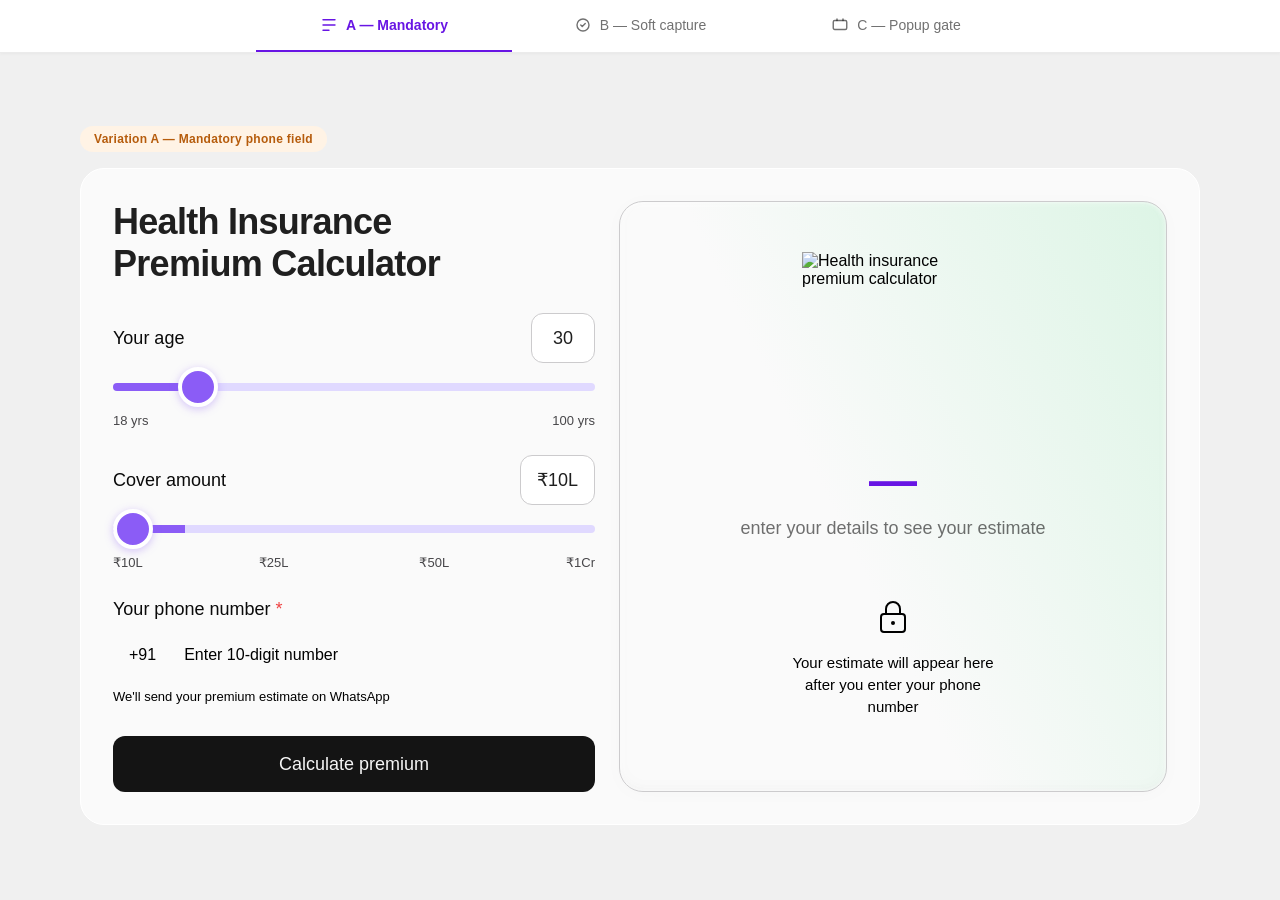
==== variations.html @ b964eda0 "Add lead capture variations page with all 3 patterns Single page (variations.html) shows A/B/C patte" ====
<!DOCTYPE html>
<html lang="en">
<head>
  <meta charset="UTF-8">
  <meta name="viewport" content="width=device-width, initial-scale=1.0">
  <title>Lead Capture Variations | Health Premium Calculator</title>
  <link rel="stylesheet" href="fonts.css">
  <link rel="stylesheet" href="styles.css">
  <link rel="stylesheet" href="variations.css">
</head>
<body>

  <div class="tab-container">

    <!-- Variation switcher -->
    <nav class="tab-nav">
      <div class="tab-nav-inner">
        <button class="tab-btn active" data-tab="v1">
          <svg width="18" height="18" viewBox="0 0 18 18" fill="none"><path d="M3 3.75h12M3 9h12M3 14.25h6" stroke="currentColor" stroke-width="1.4" stroke-linecap="round"/></svg>
          <span>A — Mandatory</span>
        </button>
        <button class="tab-btn" data-tab="v2">
          <svg width="18" height="18" viewBox="0 0 18 18" fill="none"><path d="M15 9a6 6 0 1 1-12 0 6 6 0 0 1 12 0Z" stroke="currentColor" stroke-width="1.4"/><path d="M6.75 9l1.5 1.5 3-3" stroke="currentColor" stroke-width="1.4" stroke-linecap="round" stroke-linejoin="round"/></svg>
          <span>B — Soft capture</span>
        </button>
        <button class="tab-btn" data-tab="v3">
          <svg width="18" height="18" viewBox="0 0 18 18" fill="none"><rect x="2.25" y="4.5" width="13.5" height="9" rx="1.5" stroke="currentColor" stroke-width="1.4"/><path d="M6 4.5V3M12 4.5V3" stroke="currentColor" stroke-width="1.4" stroke-linecap="round"/></svg>
          <span>C — Popup gate</span>
        </button>
      </div>
    </nav>

    <div class="tab-content">

      <!-- =====================================================
           VARIATION A: Phone number mandatory in the form
           ===================================================== -->
      <section class="calculator-section active" id="v1">
        <div class="calculator-wrapper">
          <div class="var-label var-label-a">Variation A — Mandatory phone field</div>
          <div class="calculator-container">
            <div class="input-panel">
              <h1 class="calculator-title">Health Insurance<br>Premium Calculator</h1>

              <div class="slider-group">
                <div class="slider-header">
                  <label class="slider-label">Your age</label>
                  <div class="slider-value-box"><span id="a-ageValue">30</span></div>
                </div>
                <div class="slider-track-wrapper">
                  <input type="range" id="a-ageSlider" min="18" max="100" value="30" class="custom-slider">
                </div>
                <div class="slider-range"><span>18 yrs</span><span>100 yrs</span></div>
              </div>

              <div class="slider-group">
                <div class="slider-header">
                  <label class="slider-label">Cover amount</label>
                  <div class="slider-value-box"><span id="a-coverValue">₹10L</span></div>
                </div>
                <div class="slider-track-wrapper">
                  <input type="range" id="a-coverSlider" min="0" max="3" value="0" step="1" class="custom-slider">
                </div>
                <div class="slider-steps">
                  <span class="slider-step">₹10L</span>
                  <span class="slider-step">₹25L</span>
                  <span class="slider-step">₹50L</span>
                  <span class="slider-step">₹1Cr</span>
                </div>
              </div>

              <!-- Mandatory phone field -->
              <div class="phone-field-group">
                <label class="slider-label">Your phone number <span class="required-star">*</span></label>
                <div class="phone-input-wrapper" id="a-phoneWrapper">
                  <span class="phone-prefix">+91</span>
                  <input type="tel" id="a-phone" class="phone-input" placeholder="Enter 10-digit number" maxlength="10" inputmode="numeric">
                </div>
                <p class="phone-error" id="a-phoneError">Please enter a valid 10-digit number</p>
                <p class="phone-hint">We'll send your premium estimate on WhatsApp</p>
              </div>

              <button class="cta-button" id="a-cta">Calculate premium</button>
            </div>

            <div class="results-panel">
              <div class="results-content">
                <div class="shield-icon">
                  <img src="Porting.svg" alt="Health insurance premium calculator" width="182" height="182">
                </div>
                <div class="premium-display">
                  <p class="premium-amount" id="a-premiumAmount">—</p>
                  <p class="premium-subtitle" id="a-premiumSubtitle">enter your details to see your estimate</p>
                </div>
                <div class="results-locked" id="a-locked">
                  <svg width="40" height="40" viewBox="0 0 40 40" fill="none"><rect x="8" y="18" width="24" height="18" rx="3" stroke="currentColor" stroke-width="2"/><path d="M13 18v-5a7 7 0 0 1 14 0v5" stroke="currentColor" stroke-width="2" stroke-linecap="round"/><circle cx="20" cy="27" r="2" fill="currentColor"/></svg>
                  <p>Your estimate will appear here after you enter your phone number</p>
                </div>
                <div class="results-revealed" id="a-revealed" style="display:none;">
                  <img class="results-divider" src="divider.svg" alt="">
                  <div class="breakdown-list">
                    <div class="breakdown-item">
                      <img class="breakdown-star" src="star.svg" alt="" width="20" height="20">
                      <span class="breakdown-text">Age factor <strong id="a-ageImpact">+₹0</strong></span>
                    </div>
                    <div class="breakdown-item">
                      <img class="breakdown-star" src="star.svg" alt="" width="20" height="20">
                      <span class="breakdown-text">Cover adjustment <strong id="a-coverImpact">+₹0</strong></span>
                    </div>
                  </div>
                </div>
              </div>
            </div>
          </div>
        </div>
      </section>

      <!-- =====================================================
           VARIATION B: Results first + soft WhatsApp capture
           ===================================================== -->
      <section class="calculator-section" id="v2">
        <div class="calculator-wrapper">
          <div class="var-label var-label-b">Variation B — Results first, soft WhatsApp capture</div>
          <div class="calculator-container">
            <div class="input-panel">
              <h1 class="calculator-title">Health Insurance<br>Premium Calculator</h1>

              <div class="slider-group">
                <div class="slider-header">
                  <label class="slider-label">Your age</label>
                  <div class="slider-value-box"><span id="b-ageValue">30</span></div>
                </div>
                <div class="slider-track-wrapper">
                  <input type="range" id="b-ageSlider" min="18" max="100" value="30" class="custom-slider">
                </div>
                <div class="slider-range"><span>18 yrs</span><span>100 yrs</span></div>
              </div>

              <div class="slider-group">
                <div class="slider-header">
                  <label class="slider-label">Cover amount</label>
                  <div class="slider-value-box"><span id="b-coverValue">₹10L</span></div>
                </div>
                <div class="slider-track-wrapper">
                  <input type="range" id="b-coverSlider" min="0" max="3" value="0" step="1" class="custom-slider">
                </div>
                <div class="slider-steps">
                  <span class="slider-step">₹10L</span>
                  <span class="slider-step">₹25L</span>
                  <span class="slider-step">₹50L</span>
                  <span class="slider-step">₹1Cr</span>
                </div>
              </div>

              <button class="cta-button" data-var="b">Calculate premium</button>
            </div>

            <div class="results-panel">
              <div class="results-content">
                <div class="shield-icon">
                  <img src="Porting.svg" alt="Health insurance premium calculator" width="182" height="182">
                </div>
                <div class="premium-display">
                  <p class="premium-amount" id="b-premiumAmount">₹ 8,500</p>
                  <p class="premium-subtitle">is your estimated annual premium</p>
                </div>
                <img class="results-divider" src="divider.svg" alt="">
                <div class="breakdown-list">
                  <div class="breakdown-item">
                    <img class="breakdown-star" src="star.svg" alt="" width="20" height="20">
                    <span class="breakdown-text">Age factor <strong id="b-ageImpact">+₹0</strong></span>
                  </div>
                  <div class="breakdown-item">
                    <img class="breakdown-star" src="star.svg" alt="" width="20" height="20">
                    <span class="breakdown-text">Cover adjustment <strong id="b-coverImpact">+₹0</strong></span>
                  </div>
                </div>

                <!-- Soft WhatsApp capture -->
                <div class="whatsapp-capture">
                  <p class="whatsapp-capture-label">Get this on WhatsApp</p>
                  <div class="whatsapp-input-row">
                    <span class="phone-prefix">+91</span>
                    <input type="tel" id="b-phone" class="phone-input" placeholder="Your number" maxlength="10" inputmode="numeric">
                    <button class="whatsapp-btn" id="b-waBtn">
                      <svg width="18" height="18" viewBox="0 0 24 24" fill="currentColor"><path d="M17.472 14.382c-.297-.149-1.758-.867-2.03-.967-.273-.099-.471-.148-.67.15-.197.297-.767.966-.94 1.164-.173.199-.347.223-.644.075-.297-.15-1.255-.463-2.39-1.475-.883-.788-1.48-1.761-1.653-2.059-.173-.297-.018-.458.13-.606.134-.133.298-.347.446-.52.149-.174.198-.298.298-.497.099-.198.05-.371-.025-.52-.075-.149-.669-1.612-.916-2.207-.242-.579-.487-.5-.669-.51-.173-.008-.371-.01-.57-.01-.198 0-.52.074-.792.372-.272.297-1.04 1.016-1.04 2.479 0 1.462 1.065 2.875 1.213 3.074.149.198 2.096 3.2 5.077 4.487.709.306 1.262.489 1.694.625.712.227 1.36.195 1.871.118.571-.085 1.758-.719 2.006-1.413.248-.694.248-1.289.173-1.413-.074-.124-.272-.198-.57-.347m-5.421 7.403h-.004a9.87 9.87 0 0 1-5.031-1.378l-.361-.214-3.741.982.998-3.648-.235-.374a9.86 9.86 0 0 1-1.51-5.26c.001-5.45 4.436-9.884 9.888-9.884 2.64 0 5.122 1.03 6.988 2.898a9.825 9.825 0 0 1 2.893 6.994c-.003 5.45-4.437 9.884-9.885 9.884m8.413-18.297A11.815 11.815 0 0 0 12.05 0C5.495 0 .16 5.335.157 11.892c0 2.096.547 4.142 1.588 5.945L.057 24l6.305-1.654a11.882 11.882 0 0 0 5.683 1.448h.005c6.554 0 11.89-5.335 11.893-11.893a11.821 11.821 0 0 0-3.48-8.413Z"/></svg>
                      Send
                    </button>
                  </div>
                  <p class="whatsapp-success" id="b-waSuccess" style="display:none;">
                    <svg width="16" height="16" viewBox="0 0 16 16" fill="none"><path d="M3 8.5L6 11.5L13 4.5" stroke="#16A34A" stroke-width="1.8" stroke-linecap="round" stroke-linejoin="round"/></svg>
                    Sent! Check your WhatsApp.
                  </p>
                </div>

              </div>
            </div>
          </div>
        </div>
      </section>

      <!-- =====================================================
           VARIATION C: Popup gate before showing result
           ===================================================== -->
      <section class="calculator-section" id="v3">
        <div class="calculator-wrapper">
          <div class="var-label var-label-c">Variation C — Popup gate before result</div>
          <div class="calculator-container">
            <div class="input-panel">
              <h1 class="calculator-title">Health Insurance<br>Premium Calculator</h1>

              <div class="slider-group">
                <div class="slider-header">
                  <label class="slider-label">Your age</label>
                  <div class="slider-value-box"><span id="c-ageValue">30</span></div>
                </div>
                <div class="slider-track-wrapper">
                  <input type="range" id="c-ageSlider" min="18" max="100" value="30" class="custom-slider">
                </div>
                <div class="slider-range"><span>18 yrs</span><span>100 yrs</span></div>
              </div>

              <div class="slider-group">
                <div class="slider-header">
                  <label class="slider-label">Cover amount</label>
                  <div class="slider-value-box"><span id="c-coverValue">₹10L</span></div>
                </div>
                <div class="slider-track-wrapper">
                  <input type="range" id="c-coverSlider" min="0" max="3" value="0" step="1" class="custom-slider">
                </div>
                <div class="slider-steps">
                  <span class="slider-step">₹10L</span>
                  <span class="slider-step">₹25L</span>
                  <span class="slider-step">₹50L</span>
                  <span class="slider-step">₹1Cr</span>
                </div>
              </div>

              <button class="cta-button" id="c-cta">See my premium</button>
            </div>

            <div class="results-panel">
              <div class="results-content">
                <div class="shield-icon">
                  <img src="Porting.svg" alt="Health insurance premium calculator" width="182" height="182">
                </div>
                <div class="premium-display">
                  <p class="premium-amount" id="c-premiumAmount">—</p>
                  <p class="premium-subtitle">your result will appear here</p>
                </div>
                <div class="results-locked" id="c-locked">
                  <svg width="40" height="40" viewBox="0 0 40 40" fill="none"><rect x="8" y="18" width="24" height="18" rx="3" stroke="currentColor" stroke-width="2"/><path d="M13 18v-5a7 7 0 0 1 14 0v5" stroke="currentColor" stroke-width="2" stroke-linecap="round"/><circle cx="20" cy="27" r="2" fill="currentColor"/></svg>
                  <p>Click "See my premium" to calculate</p>
                </div>
                <div class="results-revealed" id="c-revealed" style="display:none;">
                  <img class="results-divider" src="divider.svg" alt="">
                  <div class="breakdown-list">
                    <div class="breakdown-item">
                      <img class="breakdown-star" src="star.svg" alt="" width="20" height="20">
                      <span class="breakdown-text">Age factor <strong id="c-ageImpact">+₹0</strong></span>
                    </div>
                    <div class="breakdown-item">
                      <img class="breakdown-star" src="star.svg" alt="" width="20" height="20">
                      <span class="breakdown-text">Cover adjustment <strong id="c-coverImpact">+₹0</strong></span>
                    </div>
                  </div>
                </div>
              </div>
            </div>
          </div>
        </div>
      </section>

    </div>
  </div>

  <!-- =====================================================
       POPUP MODAL (Variation C)
       ===================================================== -->
  <div class="modal-overlay" id="c-modal" style="display:none;">
    <div class="modal">
      <button class="modal-close" id="c-modalClose" aria-label="Close">
        <svg width="20" height="20" viewBox="0 0 20 20" fill="none"><path d="M5 5L15 15M15 5L5 15" stroke="currentColor" stroke-width="1.8" stroke-linecap="round"/></svg>
      </button>
      <div class="modal-icon">
        <img src="Porting.svg" alt="" width="80" height="80">
      </div>
      <h2 class="modal-title">Your premium is ready!</h2>
      <p class="modal-subtitle">Enter your number to unlock your estimate and get personalised plans on WhatsApp.</p>
      <div class="phone-input-wrapper" id="c-phoneWrapper">
        <span class="phone-prefix">+91</span>
        <input type="tel" id="c-phone" class="phone-input" placeholder="10-digit number" maxlength="10" inputmode="numeric">
      </div>
      <p class="phone-error" id="c-phoneError">Please enter a valid 10-digit number</p>
      <button class="cta-button" id="c-modalSubmit">Show my premium</button>
      <p class="modal-skip" id="c-skip">Skip, just show the result</p>
    </div>
  </div>

  <script src="variations.js"></script>
</body>
</html>
---- styles.css ----
/* Font Face - Euclid Circular B */
@font-face {
  font-family: 'Euclid Circular B';
  src: url('Font/EuclidCircularB-Light.ttf') format('truetype');
  font-weight: 300;
  font-style: normal;
}

@font-face {
  font-family: 'Euclid Circular B';
  src: url('Font/EuclidCircularB-LightItalic.ttf') format('truetype');
  font-weight: 300;
  font-style: italic;
}

@font-face {
  font-family: 'Euclid Circular B';
  src: url('Font/EuclidCircularB-Regular.ttf') format('truetype');
  font-weight: 400;
  font-style: normal;
}

@font-face {
  font-family: 'Euclid Circular B';
  src: url('Font/EuclidCircularB-RegularItalic.ttf') format('truetype');
  font-weight: 400;
  font-style: italic;
}

@font-face {
  font-family: 'Euclid Circular B';
  src: url('Font/EuclidCircularB-Medium.ttf') format('truetype');
  font-weight: 500;
  font-style: normal;
}

@font-face {
  font-family: 'Euclid Circular B';
  src: url('Font/EuclidCircularB-MediumItalic.ttf') format('truetype');
  font-weight: 500;
  font-style: italic;
}

@font-face {
  font-family: 'Euclid Circular B';
  src: url('Font/EuclidCircularB-Semibold.ttf') format('truetype');
  font-weight: 600;
  font-style: normal;
}

@font-face {
  font-family: 'Euclid Circular B';
  src: url('Font/EuclidCircularB-SemiboldItalic.ttf') format('truetype');
  font-weight: 600;
  font-style: italic;
}

@font-face {
  font-family: 'Euclid Circular B';
  src: url('Font/EuclidCircularB-Bold.ttf') format('truetype');
  font-weight: 700;
  font-style: normal;
}

@font-face {
  font-family: 'Euclid Circular B';
  src: url('Font/EuclidCircularB-BoldItalic.ttf') format('truetype');
  font-weight: 700;
  font-style: italic;
}

/* Reset & Base */
*,
*::before,
*::after {
  margin: 0;
  padding: 0;
  box-sizing: border-box;
}

:root {
  --primary-200: #8B5CF6;
  --primary-300: #6815E4;
  --primary-50: #E0D9FF;
  --surface-elevated: #FAFAFA;
  --surface-overlay: #FFFFFF;
  --surface-static: #141414;
  --border-secondary: #CCCBCD;
  --text-primary: rgba(0, 0, 0, 0.88);
  --text-secondary: rgba(0, 0, 0, 0.56);
  --text-on-dark: rgba(255, 255, 255, 0.96);
  --font-family: 'Euclid Circular B', 'Inter', sans-serif;
  --radius-xl: 12px;
  --radius-3xl: 20px;
  --radius-4xl: 24px;

  /* Spacing scale */
  --space-4: 4px;
  --space-8: 8px;
  --space-12: 12px;
  --space-16: 16px;
  --space-20: 20px;
  --space-24: 24px;
  --space-32: 32px;
  --space-40: 40px;
}

html {
  scroll-behavior: smooth;
}

body {
  font-family: var(--font-family);
  background: #f0f0f0;
  -webkit-font-smoothing: antialiased;
  -moz-osx-font-smoothing: grayscale;
}

/* ==========================================
   Tab Navigation
   ========================================== */

.tab-container {
  min-height: 100vh;
  display: flex;
  flex-direction: column;
}

.tab-nav {
  position: sticky;
  top: 0;
  z-index: 200;
  background: var(--surface-overlay);
  border-bottom: 1px solid rgba(0, 0, 0, 0.08);
  box-shadow: 0 1px 3px rgba(0, 0, 0, 0.04);
}

.tab-nav-inner {
  display: flex;
  max-width: 800px;
  margin: 0 auto;
  padding: 0 16px;
}

.tab-btn {
  flex: 1;
  display: flex;
  align-items: center;
  justify-content: center;
  gap: 8px;
  padding: 16px 12px;
  background: none;
  border: none;
  border-bottom: 2px solid transparent;
  font-family: var(--font-family);
  font-size: 14px;
  font-weight: 500;
  color: var(--text-secondary);
  cursor: pointer;
  transition: color 0.2s ease, border-color 0.2s ease;
  white-space: nowrap;
  -webkit-tap-highlight-color: transparent;
}

.tab-btn:hover {
  color: var(--text-primary);
}

.tab-btn.active {
  color: var(--primary-300);
  font-weight: 600;
  border-bottom-color: var(--primary-300);
}

.tab-btn svg {
  flex-shrink: 0;
}

.tab-content {
  flex: 1;
}

/* ==========================================
   Section Layout
   ========================================== */

.calculator-section {
  display: none;
  align-items: center;
  justify-content: center;
  min-height: calc(100vh - 55px);
  padding: 48px 24px;
}

.calculator-section.active {
  display: flex;
}

/* ==========================================
   Main Container
   ========================================== */

.calculator-wrapper {
  width: 100%;
  max-width: 1120px;
}

.calculator-container {
  display: flex;
  gap: var(--space-24);
  align-items: stretch;
  padding: var(--space-32);
  background: var(--surface-elevated);
  border: 1px solid white;
  border-radius: var(--radius-4xl);
  backdrop-filter: blur(24px);
}

/* ==========================================
   Left Panel — Inputs
   ========================================== */

.input-panel {
  flex: 1;
  display: flex;
  flex-direction: column;
  gap: var(--space-24);
  min-width: 0;
}

.calculator-title {
  font-size: 36px;
  font-weight: 600;
  line-height: 42px;
  color: var(--text-primary);
  letter-spacing: -0.02em;
  margin-bottom: var(--space-4);
}

/* ==========================================
   Slider Groups
   ========================================== */

.slider-group {
  display: flex;
  flex-direction: column;
}

.slider-header {
  display: flex;
  align-items: center;
  justify-content: space-between;
  gap: var(--space-16);
  min-height: 48px;
  margin-bottom: 4px;
}

.slider-label {
  font-size: 18px;
  font-weight: 500;
  line-height: 24px;
  color: #0A0A0A;
}

.slider-value-box {
  display: flex;
  align-items: center;
  justify-content: center;
  padding: 10px 16px;
  height: 50px;
  min-width: 64px;
  background: var(--surface-overlay);
  border: 1px solid var(--border-secondary);
  border-radius: var(--radius-xl);
  font-size: 18px;
  font-weight: 500;
  line-height: 24px;
  color: var(--text-primary);
  white-space: nowrap;
}

/* ==========================================
   Custom Range Slider
   ========================================== */

.slider-track-wrapper {
  padding: 16px 0 20px;
  display: flex;
  align-items: center;
}

.custom-slider {
  -webkit-appearance: none;
  appearance: none;
  width: 100%;
  height: 8px;
  border-radius: var(--radius-3xl);
  outline: none;
  cursor: pointer;
  background: linear-gradient(
    to right,
    var(--primary-200) 0%,
    var(--primary-200) var(--slider-progress, 15%),
    var(--primary-50) var(--slider-progress, 15%),
    var(--primary-50) 100%
  );
}

.custom-slider::-webkit-slider-thumb {
  -webkit-appearance: none;
  appearance: none;
  width: 40px;
  height: 40px;
  border-radius: 50%;
  background: var(--primary-200);
  cursor: pointer;
  border: 4px solid white;
  box-shadow: 0 2px 8px rgba(139, 92, 246, 0.35);
  transition: box-shadow 0.2s ease;
}

.custom-slider::-webkit-slider-thumb:hover {
  box-shadow: 0 2px 14px rgba(139, 92, 246, 0.5);
}

.custom-slider::-webkit-slider-thumb:active {
  box-shadow: 0 2px 18px rgba(139, 92, 246, 0.65);
}

.custom-slider::-moz-range-thumb {
  width: 40px;
  height: 40px;
  border-radius: 50%;
  background: var(--primary-200);
  cursor: pointer;
  border: 4px solid white;
  box-shadow: 0 2px 8px rgba(139, 92, 246, 0.35);
}

.custom-slider::-moz-range-track {
  height: 8px;
  border-radius: var(--radius-3xl);
  background: var(--primary-50);
}

.custom-slider::-moz-range-progress {
  height: 8px;
  border-radius: var(--radius-3xl);
  background: var(--primary-200);
}

.slider-range {
  display: flex;
  justify-content: space-between;
  font-size: 13px;
  font-weight: 400;
  line-height: 20px;
  color: #474649;
}

.slider-steps {
  display: flex;
}

.slider-step {
  flex: 1;
  font-family: var(--font-family);
  font-size: 13px;
  font-weight: 400;
  line-height: 20px;
  color: #474649;
  text-align: center;
}

.slider-step:first-child {
  text-align: left;
  flex: 0.5;
}

.slider-step:last-child {
  text-align: right;
  flex: 0.5;
}

/* ==========================================
   Member Stepper
   ========================================== */

.member-stepper-group {
  display: flex;
  align-items: stretch;
  background: var(--surface-overlay);
  border: 1px solid var(--border-secondary);
  border-radius: var(--radius-xl);
  overflow: hidden;
}

.member-stepper {
  flex: 1;
  min-width: 0;
  display: flex;
  flex-direction: column;
  align-items: center;
  gap: 6px;
  padding: 14px 8px;
}

.member-stepper-divider {
  width: 1px;
  flex-shrink: 0;
  background: var(--border-secondary);
  margin: 12px 0;
}

.member-stepper-label {
  font-family: var(--font-family);
  font-size: 12px;
  font-weight: 500;
  color: var(--text-secondary);
  letter-spacing: 0.01em;
  white-space: nowrap;
}

.member-stepper-controls {
  display: flex;
  align-items: center;
  gap: 8px;
}

.stepper-btn {
  display: flex;
  align-items: center;
  justify-content: center;
  width: 30px;
  height: 30px;
  border-radius: 50%;
  border: 1.5px solid var(--border-secondary);
  background: var(--surface-elevated);
  color: var(--text-primary);
  cursor: pointer;
  transition: border-color 0.2s ease, background 0.2s ease, color 0.2s ease;
  -webkit-tap-highlight-color: transparent;
  flex-shrink: 0;
}

.stepper-btn:hover {
  border-color: var(--primary-200);
  color: var(--primary-300);
  background: var(--primary-50);
}

.stepper-btn:active {
  background: var(--primary-50);
  border-color: var(--primary-300);
}

.stepper-btn:disabled {
  opacity: 0.3;
  cursor: not-allowed;
  pointer-events: none;
}

.stepper-value {
  font-family: var(--font-family);
  font-size: 18px;
  font-weight: 600;
  color: var(--text-primary);
  min-width: 18px;
  text-align: center;
  line-height: 1;
}

/* ==========================================
   Option Groups (City)
   ========================================== */

.option-group {
  display: flex;
  flex-direction: column;
  gap: var(--space-12);
}

.option-label {
  font-size: 18px;
  font-weight: 500;
  line-height: 24px;
  color: #0A0A0A;
}

.toggle-buttons {
  display: flex;
  gap: var(--space-16);
}

.toggle-btn {
  flex: 1;
  height: 52px;
  display: flex;
  align-items: center;
  justify-content: center;
  background: var(--surface-overlay);
  border: 1px solid var(--border-secondary);
  border-radius: var(--radius-xl);
  font-family: var(--font-family);
  font-size: 14px;
  font-weight: 400;
  line-height: 20px;
  color: var(--text-primary);
  cursor: pointer;
  transition: all 0.2s ease;
}

.toggle-btn:hover {
  border-color: var(--primary-200);
  background: #faf8ff;
}

.toggle-btn.active {
  border-color: var(--primary-200);
  background: #F5F0FF;
  color: var(--primary-300);
  font-weight: 500;
  box-shadow: 0 0 0 1px var(--primary-200);
}

/* Multi-select grid (future goals) */
.multi-select-grid {
  display: grid;
  grid-template-columns: 1fr 1fr;
  gap: var(--space-12);
}

.multi-btn {
  height: 46px;
  font-size: 14px;
}

/* ==========================================
   Select / Dropdown
   ========================================== */

.searchable-select {
  position: relative;
  width: 100%;
  z-index: 10;
}

.searchable-select.open {
  z-index: 50;
}

.searchable-select-trigger {
  display: flex;
  align-items: center;
  gap: 12px;
  width: 100%;
  height: 56px;
  padding: 0 16px;
  background: var(--surface-overlay);
  border: 1px solid var(--border-secondary);
  border-radius: var(--radius-xl);
  cursor: pointer;
  transition: border-color 0.2s ease, box-shadow 0.2s ease;
  -webkit-tap-highlight-color: transparent;
}

.searchable-select-trigger:hover {
  border-color: var(--primary-200);
}

.searchable-select.open .searchable-select-trigger {
  border-color: var(--primary-200);
  box-shadow: 0 0 0 1px var(--primary-200);
  border-bottom-left-radius: 0;
  border-bottom-right-radius: 0;
}

.searchable-select-text {
  flex: 1;
  min-width: 0;
  font-family: var(--font-family);
  font-size: 16px;
  font-weight: 600;
  line-height: 56px;
  color: var(--text-primary);
  overflow: hidden;
  text-overflow: ellipsis;
  white-space: nowrap;
}

.searchable-select-trigger .select-chevron {
  flex-shrink: 0;
  display: block;
  width: 20px;
  height: 20px;
  color: var(--text-secondary);
  transition: transform 0.25s ease, color 0.2s ease;
}

.searchable-select.open .searchable-select-trigger .select-chevron {
  transform: rotate(180deg);
  color: var(--primary-300);
}

.searchable-select-dropdown {
  display: none;
  position: absolute;
  top: 100%;
  left: -1px;
  right: -1px;
  background: var(--surface-overlay);
  border: 1px solid var(--primary-200);
  border-top: 1px solid rgba(0, 0, 0, 0.06);
  border-bottom-left-radius: var(--radius-xl);
  border-bottom-right-radius: var(--radius-xl);
  box-shadow: 0 12px 32px rgba(0, 0, 0, 0.1), 0 2px 6px rgba(0, 0, 0, 0.06);
  z-index: 100;
  overflow: hidden;
}

.searchable-select.open .searchable-select-dropdown {
  display: block;
  animation: dropdownSlideIn 0.2s ease;
}

@keyframes dropdownSlideIn {
  from { opacity: 0; transform: translateY(-2px); }
  to { opacity: 1; transform: translateY(0); }
}

.searchable-select-search {
  display: flex;
  align-items: center;
  gap: 10px;
  padding: 12px 16px;
  border-bottom: 1px solid rgba(0, 0, 0, 0.06);
  background: var(--surface-elevated);
  color: var(--text-secondary);
}

.searchable-select-search svg {
  flex-shrink: 0;
  opacity: 0.5;
}

.searchable-select-input {
  flex: 1;
  border: none;
  outline: none;
  background: transparent;
  font-family: var(--font-family);
  font-size: 14px;
  font-weight: 500;
  line-height: 20px;
  color: var(--text-primary);
}

.searchable-select-input::placeholder {
  color: var(--text-secondary);
  font-weight: 400;
}

.searchable-select-options {
  list-style: none;
  margin: 0;
  padding: 4px 0;
  max-height: 220px;
  overflow-y: auto;
}

.searchable-select-options li {
  display: flex;
  align-items: center;
  padding: 12px 16px;
  font-family: var(--font-family);
  font-size: 15px;
  font-weight: 500;
  color: var(--text-primary);
  cursor: pointer;
  transition: background-color 0.12s ease, color 0.12s ease;
  position: relative;
  -webkit-tap-highlight-color: transparent;
}

.searchable-select-options li:hover {
  background-color: var(--primary-50);
}

.searchable-select-options li:active {
  background-color: var(--primary-50);
}

.searchable-select-options li.selected {
  color: var(--primary-300);
  font-weight: 600;
  background-color: rgba(139, 92, 246, 0.06);
}

.searchable-select-options li.selected::after {
  content: '';
  position: absolute;
  right: 16px;
  width: 16px;
  height: 16px;
  background-image: url("data:image/svg+xml,%3Csvg xmlns='http://www.w3.org/2000/svg' width='16' height='16' viewBox='0 0 16 16' fill='none'%3E%3Cpath d='M3.5 8.5L6.5 11.5L12.5 5' stroke='%236815E4' stroke-width='1.8' stroke-linecap='round' stroke-linejoin='round'/%3E%3C/svg%3E");
  background-repeat: no-repeat;
  background-position: center;
}

.searchable-select-options li.hidden {
  display: none;
}

.searchable-select-no-results {
  padding: 20px 16px;
  text-align: center;
  font-family: var(--font-family);
  font-size: 14px;
  color: var(--text-secondary);
  display: none;
}

.searchable-select-options::-webkit-scrollbar {
  width: 5px;
}

.searchable-select-options::-webkit-scrollbar-track {
  background: transparent;
  margin: 4px 0;
}

.searchable-select-options::-webkit-scrollbar-thumb {
  background: var(--border-secondary);
  border-radius: 10px;
}

/* ==========================================
   CTA Button
   ========================================== */

.cta-button {
  width: 100%;
  height: 56px;
  display: flex;
  align-items: center;
  justify-content: center;
  background: var(--surface-static);
  border: none;
  border-radius: var(--radius-xl);
  font-family: var(--font-family);
  font-size: 18px;
  font-weight: 500;
  line-height: 28px;
  color: var(--text-on-dark);
  cursor: pointer;
  margin-top: var(--space-8);
  transition: all 0.2s ease;
}

.cta-button:hover {
  background: #2a2a2a;
  transform: translateY(-1px);
  box-shadow: 0 4px 12px rgba(0, 0, 0, 0.15);
}

.cta-button:active {
  transform: translateY(0);
  box-shadow: none;
}

/* ==========================================
   Right Panel — Results
   ========================================== */

.results-panel {
  flex: 1;
  display: flex;
  flex-direction: column;
  align-items: center;
  justify-content: center;
  padding: var(--space-32);
  border: 1px solid var(--border-secondary);
  border-radius: var(--radius-4xl);
  background: linear-gradient(244deg, rgba(74, 222, 128, 0.16) 0%, rgba(255, 255, 255, 0.16) 58%);
  box-shadow:
    0px 2px 20px 0px rgba(0, 0, 0, 0.02),
    inset 0px 0px 4px 0px rgba(255, 255, 255, 0.88),
    inset 0px -4px 16px 0px rgba(0, 0, 0, 0.02),
    inset 0px -4px 4px 0px rgba(0, 0, 0, 0.02);
  min-width: 0;
}

.results-content {
  display: flex;
  flex-direction: column;
  align-items: center;
  width: 100%;
}

/* Shield Icon */
.shield-icon {
  display: flex;
  align-items: center;
  justify-content: center;
  margin-bottom: var(--space-20);
}

.shield-icon img {
  width: 182px;
  height: 182px;
  object-fit: contain;
}

.shield-icon-large img {
  width: 200px;
  height: 200px;
}

/* Premium Display */
.premium-display {
  display: flex;
  flex-direction: column;
  align-items: center;
  gap: var(--space-8);
  margin-bottom: var(--space-32);
}

.premium-amount {
  font-size: 48px;
  font-weight: 600;
  line-height: 54px;
  color: var(--primary-300);
  transition: all 0.3s ease;
}

.premium-amount.updating {
  transform: scale(1.05);
  opacity: 0.7;
}

.premium-subtitle {
  font-size: 18px;
  font-weight: 400;
  line-height: 24px;
  color: var(--text-secondary);
  text-align: center;
}

/* Divider */
.results-divider {
  display: block;
  width: 100%;
  max-width: 344px;
  height: auto;
  margin-bottom: var(--space-32);
}

/* Breakdown List */
.breakdown-list {
  display: flex;
  flex-direction: column;
  gap: var(--space-16);
  align-self: center;
}

.breakdown-list-duration {
  gap: var(--space-20);
}

.breakdown-item {
  display: flex;
  align-items: flex-start;
  gap: 10px;
}

.breakdown-star {
  flex-shrink: 0;
  width: 20px;
  height: 20px;
  margin-top: 2px;
  object-fit: contain;
}

.breakdown-text {
  font-size: 16px;
  font-weight: 400;
  line-height: 24px;
  color: var(--text-primary);
}

.breakdown-text strong {
  font-weight: 600;
}

/* ==========================================
   Responsive — Tablet
   ========================================== */

@media (max-width: 900px) {
  .calculator-section {
    padding: 24px 16px;
    min-height: auto;
    align-items: flex-start;
  }

  .tab-btn {
    padding: 14px 8px;
    font-size: 13px;
  }

  .calculator-container {
    flex-direction: column;
    padding: var(--space-24);
    gap: var(--space-24);
  }

  .results-panel {
    padding: var(--space-32) var(--space-24);
  }

  .calculator-title {
    font-size: 28px;
    line-height: 34px;
    margin-bottom: 0;
  }

  .premium-amount {
    font-size: 40px;
    line-height: 48px;
  }

  .slider-label {
    font-size: 16px;
  }

  .slider-value-box {
    height: 46px;
    font-size: 16px;
    min-width: 58px;
  }

  .searchable-select-options li {
    padding: 13px 16px;
    min-height: 46px;
  }
}

/* ==========================================
   Responsive — Mobile
   ========================================== */

@media (max-width: 480px) {
  .tab-btn span {
    display: none;
  }

  .tab-btn {
    padding: 14px 16px;
    gap: 0;
  }

  .tab-btn svg {
    width: 22px;
    height: 22px;
  }

  .calculator-section {
    padding: 16px 12px;
  }

  .calculator-container {
    padding: var(--space-16);
    gap: var(--space-16);
  }

  .input-panel {
    gap: var(--space-20);
  }

  .toggle-buttons {
    gap: var(--space-12);
  }

  .multi-select-grid {
    gap: var(--space-8);
  }

  .calculator-title {
    font-size: 24px;
    line-height: 30px;
  }

  .premium-amount {
    font-size: 32px;
    line-height: 40px;
  }

  .breakdown-text {
    font-size: 14px;
    line-height: 20px;
  }

  .results-divider {
    max-width: 100%;
  }

  .slider-label {
    font-size: 14px;
  }

  .slider-value-box {
    font-size: 14px;
    padding: 8px 12px;
    height: 42px;
    min-width: 50px;
  }

  .slider-range {
    font-size: 12px;
  }

  .slider-step {
    font-size: 11px;
  }

  .toggle-btn {
    height: 48px;
    font-size: 14px;
    min-width: 48px;
  }

  .stepper-btn {
    width: 28px;
    height: 28px;
  }

  .stepper-btn svg {
    width: 13px;
    height: 13px;
  }

  .stepper-value {
    font-size: 16px;
    min-width: 14px;
  }

  .member-stepper-controls {
    gap: 6px;
  }

  .member-stepper {
    padding: 12px 6px;
    gap: 6px;
  }

  .member-stepper-label {
    font-size: 11px;
  }

  .multi-btn {
    height: 46px;
    min-width: 48px;
  }

  .searchable-select-trigger {
    height: 52px;
    padding: 0 14px;
  }

  .searchable-select-text {
    font-size: 15px;
    line-height: 52px;
  }

  .searchable-select-search {
    padding: 14px 14px;
  }

  .searchable-select-input {
    font-size: 16px;
  }

  .searchable-select-options li {
    padding: 14px 14px;
    font-size: 15px;
    min-height: 48px;
  }

  .searchable-select-options li.selected::after {
    right: 14px;
  }

  .cta-button {
    height: 52px;
    font-size: 16px;
  }

  .premium-subtitle {
    font-size: 15px;
  }

  .shield-icon img {
    width: 140px;
    height: 140px;
  }

  .shield-icon-large img {
    width: 150px;
    height: 150px;
  }

  .premium-display {
    margin-bottom: var(--space-24);
  }

  .results-divider {
    margin-bottom: var(--space-24);
  }
}
---- variations.css ----
/* ==========================================
   Variation Labels
   ========================================== */

.var-label {
  display: inline-flex;
  align-items: center;
  font-size: 12px;
  font-weight: 600;
  letter-spacing: 0.3px;
  padding: 6px 14px;
  border-radius: 36px;
  margin-bottom: 16px;
}

.var-label-a {
  background: #FFF3E5;
  color: #B65C0C;
}

.var-label-b {
  background: #F0FDF4;
  color: #16A34A;
}

.var-label-c {
  background: #EFF6FF;
  color: #1D4ED8;
}

/* ==========================================
   Phone Input
   ========================================== */

.phone-field-group {
  display: flex;
  flex-direction: column;
  gap: 8px;
}

.required-star {
  color: #EF4444;
}

.phone-input-wrapper {
  display: flex;
  align-items: center;
  height: 52px;
  background: var(--color-bg-overlay);
  border: 1px solid var(--color-border-default);
  border-radius: var(--radius-md);
  overflow: hidden;
  transition: border-color 0.2s ease, box-shadow 0.2s ease;
}

.phone-input-wrapper:focus-within {
  border-color: var(--color-brand-mid);
  box-shadow: 0 0 0 1px var(--color-brand-mid);
}

.phone-input-wrapper.error {
  border-color: #EF4444;
  box-shadow: 0 0 0 1px #EF4444;
}

.phone-prefix {
  padding: 0 12px 0 16px;
  font-size: 16px;
  font-weight: 500;
  color: var(--color-text-secondary);
  border-right: 1px solid var(--color-border-default);
  height: 100%;
  display: flex;
  align-items: center;
  white-space: nowrap;
  flex-shrink: 0;
}

.phone-input {
  flex: 1;
  height: 100%;
  border: none;
  outline: none;
  background: transparent;
  font-family: var(--font-family);
  font-size: 16px;
  font-weight: 500;
  color: var(--color-text-primary);
  padding: 0 16px;
}

.phone-input::placeholder {
  color: var(--color-text-secondary);
  font-weight: 400;
}

.phone-error {
  font-size: 13px;
  font-weight: 500;
  color: #EF4444;
  display: none;
}

.phone-error.visible {
  display: block;
}

.phone-hint {
  font-size: 13px;
  color: var(--color-text-secondary);
}

/* ==========================================
   Results locked state
   ========================================== */

.results-locked {
  display: flex;
  flex-direction: column;
  align-items: center;
  gap: 16px;
  padding: 24px;
  color: var(--color-text-secondary);
  text-align: center;
}

.results-locked svg {
  color: var(--grey-300);
}

.results-locked p {
  font-size: 15px;
  font-weight: 400;
  line-height: 22px;
  max-width: 220px;
}

/* ==========================================
   WhatsApp Soft Capture (Variation B)
   ========================================== */

.whatsapp-capture {
  margin-top: 24px;
  padding: 20px;
  background: #F0FDF4;
  border: 1px solid #BBF7D0;
  border-radius: var(--radius-lg);
  display: flex;
  flex-direction: column;
  gap: 12px;
  width: 100%;
}

.whatsapp-capture-label {
  font-size: 14px;
  font-weight: 600;
  color: #16A34A;
}

.whatsapp-input-row {
  display: flex;
  align-items: center;
  gap: 8px;
}

.whatsapp-input-row .phone-input-wrapper {
  flex: 1;
  height: 44px;
  background: white;
}

.whatsapp-btn {
  display: flex;
  align-items: center;
  gap: 8px;
  height: 44px;
  padding: 0 20px;
  background: #16A34A;
  border: none;
  border-radius: var(--radius-md);
  font-family: var(--font-family);
  font-size: 14px;
  font-weight: 600;
  color: white;
  cursor: pointer;
  white-space: nowrap;
  transition: background 0.2s ease;
  flex-shrink: 0;
}

.whatsapp-btn:hover {
  background: #15803D;
}

.whatsapp-success {
  display: flex;
  align-items: center;
  gap: 6px;
  font-size: 14px;
  font-weight: 500;
  color: #16A34A;
}

/* ==========================================
   Modal (Variation C)
   ========================================== */

.modal-overlay {
  position: fixed;
  inset: 0;
  background: rgba(0, 0, 0, 0.48);
  z-index: 1000;
  display: flex;
  align-items: center;
  justify-content: center;
  padding: 24px;
  animation: fadeIn 0.2s ease;
}

@keyframes fadeIn {
  from { opacity: 0; }
  to   { opacity: 1; }
}

.modal {
  background: var(--color-bg-overlay);
  border-radius: var(--radius-2xl);
  padding: 40px 36px;
  width: 100%;
  max-width: 420px;
  display: flex;
  flex-direction: column;
  align-items: center;
  gap: 16px;
  position: relative;
  animation: slideUp 0.25s ease;
  box-shadow: 0 24px 64px rgba(0, 0, 0, 0.18);
}

@keyframes slideUp {
  from { opacity: 0; transform: translateY(16px); }
  to   { opacity: 1; transform: translateY(0); }
}

.modal-close {
  position: absolute;
  top: 16px;
  right: 16px;
  width: 36px;
  height: 36px;
  border: none;
  background: var(--grey-100);
  border-radius: 50%;
  display: flex;
  align-items: center;
  justify-content: center;
  cursor: pointer;
  color: var(--color-text-secondary);
  transition: background 0.2s ease;
}

.modal-close:hover {
  background: var(--grey-200);
}

.modal-icon {
  margin-bottom: 4px;
}

.modal-title {
  font-size: 24px;
  font-weight: 700;
  line-height: 32px;
  letter-spacing: -0.3px;
  color: var(--color-text-primary);
  text-align: center;
}

.modal-subtitle {
  font-size: 15px;
  font-weight: 400;
  line-height: 22px;
  color: var(--color-text-secondary);
  text-align: center;
  max-width: 320px;
}

.modal .phone-input-wrapper {
  width: 100%;
}

.modal .cta-button {
  margin-top: 4px;
}

.modal-skip {
  font-size: 13px;
  color: var(--color-text-secondary);
  cursor: pointer;
  text-decoration: underline;
  text-underline-offset: 3px;
}

.modal-skip:hover {
  color: var(--color-text-primary);
}

/* ==========================================
   Responsive
   ========================================== */

@media (max-width: 480px) {
  .modal {
    padding: 32px 24px;
  }

  .whatsapp-input-row {
    flex-direction: column;
    align-items: stretch;
  }

  .whatsapp-btn {
    width: 100%;
    justify-content: center;
  }
}
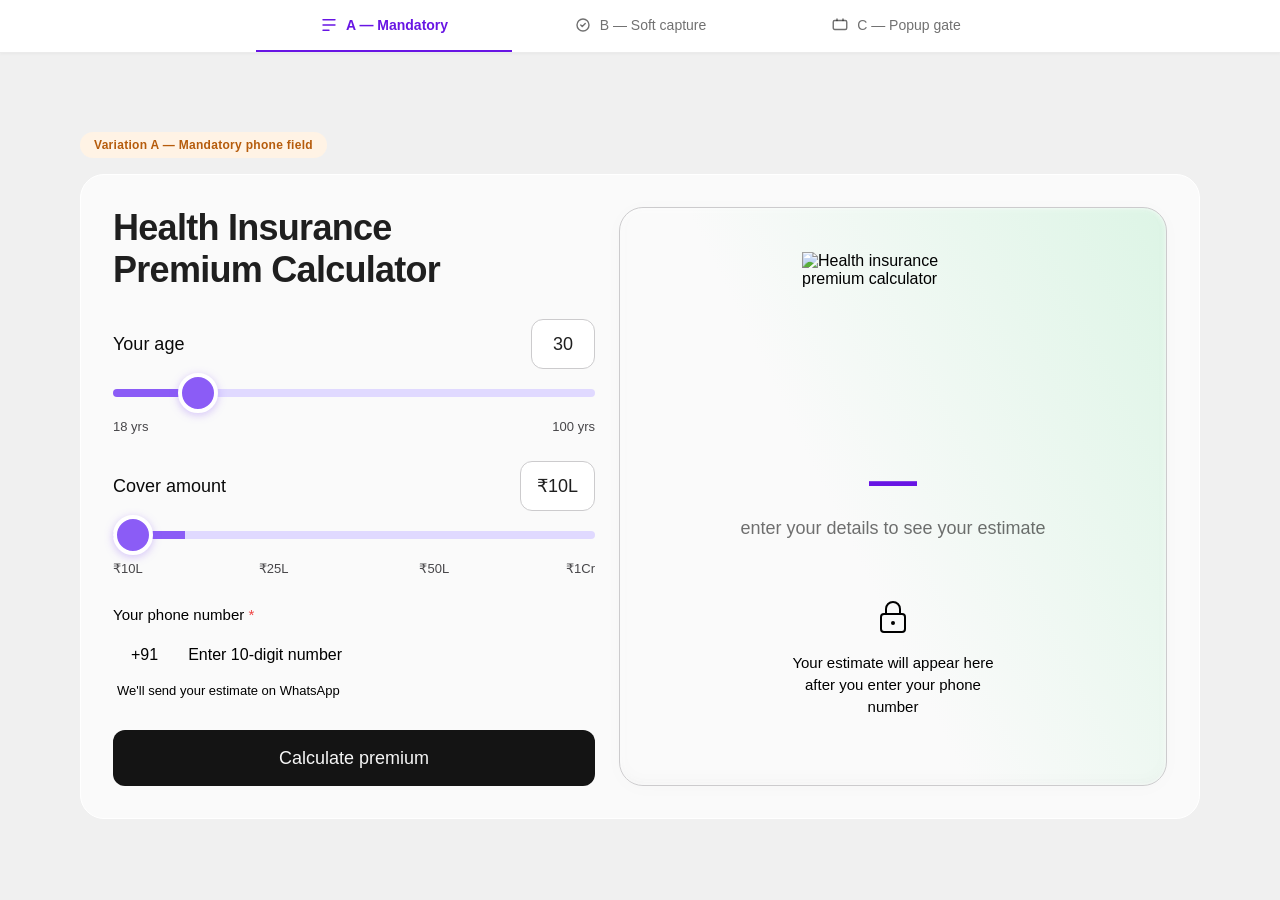
==== commit 69568500: "Match phone input to Figma Number Box style Full-width, 56px tall, large border-radius (xl), label a" ====
--- a/variations.html
+++ b/variations.html
@@ -71,13 +71,13 @@
 
               <!-- Mandatory phone field -->
               <div class="phone-field-group">
-                <label class="slider-label">Your phone number <span class="required-star">*</span></label>
+                <label class="phone-field-label" for="a-phone">Your phone number <span class="required-star">*</span></label>
                 <div class="phone-input-wrapper" id="a-phoneWrapper">
                   <span class="phone-prefix">+91</span>
                   <input type="tel" id="a-phone" class="phone-input" placeholder="Enter 10-digit number" maxlength="10" inputmode="numeric">
                 </div>
                 <p class="phone-error" id="a-phoneError">Please enter a valid 10-digit number</p>
-                <p class="phone-hint">We'll send your premium estimate on WhatsApp</p>
+                <p class="phone-hint">We'll send your estimate on WhatsApp</p>
               </div>
 
               <button class="cta-button" id="a-cta">Calculate premium</button>
--- a/variations.css
+++ b/variations.css
@@ -29,33 +29,47 @@
 }
 
 /* ==========================================
-   Phone Input
+   Phone Input — Figma "Number Box" style
+   Label above, full-width 56px input, large radius
    ========================================== */
 
 .phone-field-group {
   display: flex;
   flex-direction: column;
-  gap: 8px;
+  gap: var(--scale-8);
+}
+
+.phone-field-label {
+  font-size: 15px;
+  font-weight: 500;
+  color: var(--color-text-secondary);
+  line-height: 24px;
 }
 
 .required-star {
   color: #EF4444;
 }
 
+/* Full-width wrapper — matches Figma Number Box */
 .phone-input-wrapper {
   display: flex;
   align-items: center;
-  height: 52px;
+  width: 100%;
+  height: 56px;
   background: var(--color-bg-overlay);
   border: 1px solid var(--color-border-default);
-  border-radius: var(--radius-md);
+  border-radius: var(--radius-xl);
   overflow: hidden;
   transition: border-color 0.2s ease, box-shadow 0.2s ease;
 }
 
+.phone-input-wrapper:hover {
+  border-color: var(--color-brand-mid);
+}
+
 .phone-input-wrapper:focus-within {
-  border-color: var(--color-brand-mid);
-  box-shadow: 0 0 0 1px var(--color-brand-mid);
+  border-color: var(--color-brand-primary);
+  box-shadow: 0 0 0 1px var(--color-brand-primary);
 }
 
 .phone-input-wrapper.error {
@@ -64,7 +78,7 @@
 }
 
 .phone-prefix {
-  padding: 0 12px 0 16px;
+  padding: 0 12px 0 18px;
   font-size: 16px;
   font-weight: 500;
   color: var(--color-text-secondary);
@@ -84,9 +98,9 @@
   background: transparent;
   font-family: var(--font-family);
   font-size: 16px;
-  font-weight: 500;
+  font-weight: 400;
   color: var(--color-text-primary);
-  padding: 0 16px;
+  padding: 0 18px;
 }
 
 .phone-input::placeholder {
@@ -99,6 +113,7 @@
   font-weight: 500;
   color: #EF4444;
   display: none;
+  padding-left: 4px;
 }
 
 .phone-error.visible {
@@ -108,6 +123,7 @@
 .phone-hint {
   font-size: 13px;
   color: var(--color-text-secondary);
+  padding-left: 4px;
 }
 
 /* ==========================================
@@ -165,7 +181,7 @@
 
 .whatsapp-input-row .phone-input-wrapper {
   flex: 1;
-  height: 44px;
+  height: 56px;
   background: white;
 }
 
@@ -173,7 +189,7 @@
   display: flex;
   align-items: center;
   gap: 8px;
-  height: 44px;
+  height: 56px;
   padding: 0 20px;
   background: #16A34A;
   border: none;
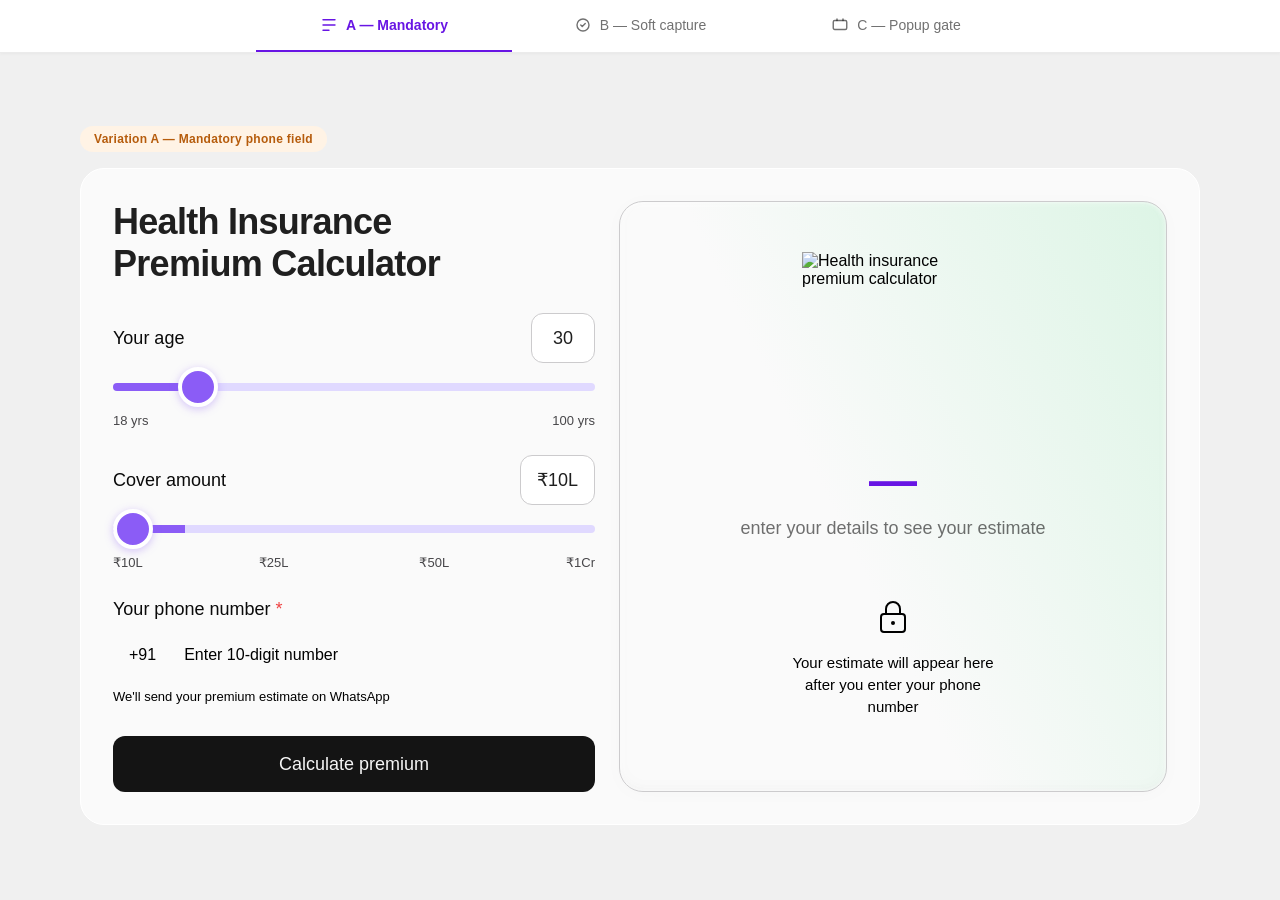
==== commit 89064319: "Revert phone field changes, restore original variations page Made-with: Cursor" ====
--- a/variations.html
+++ b/variations.html
@@ -71,13 +71,13 @@
 
               <!-- Mandatory phone field -->
               <div class="phone-field-group">
-                <label class="phone-field-label" for="a-phone">Your phone number <span class="required-star">*</span></label>
+                <label class="slider-label">Your phone number <span class="required-star">*</span></label>
                 <div class="phone-input-wrapper" id="a-phoneWrapper">
                   <span class="phone-prefix">+91</span>
                   <input type="tel" id="a-phone" class="phone-input" placeholder="Enter 10-digit number" maxlength="10" inputmode="numeric">
                 </div>
                 <p class="phone-error" id="a-phoneError">Please enter a valid 10-digit number</p>
-                <p class="phone-hint">We'll send your estimate on WhatsApp</p>
+                <p class="phone-hint">We'll send your premium estimate on WhatsApp</p>
               </div>
 
               <button class="cta-button" id="a-cta">Calculate premium</button>
--- a/variations.css
+++ b/variations.css
@@ -29,47 +29,33 @@
 }
 
 /* ==========================================
-   Phone Input — Figma "Number Box" style
-   Label above, full-width 56px input, large radius
+   Phone Input
    ========================================== */
 
 .phone-field-group {
   display: flex;
   flex-direction: column;
-  gap: var(--scale-8);
-}
-
-.phone-field-label {
-  font-size: 15px;
-  font-weight: 500;
-  color: var(--color-text-secondary);
-  line-height: 24px;
+  gap: 8px;
 }
 
 .required-star {
   color: #EF4444;
 }
 
-/* Full-width wrapper — matches Figma Number Box */
 .phone-input-wrapper {
   display: flex;
   align-items: center;
-  width: 100%;
-  height: 56px;
+  height: 52px;
   background: var(--color-bg-overlay);
   border: 1px solid var(--color-border-default);
-  border-radius: var(--radius-xl);
+  border-radius: var(--radius-md);
   overflow: hidden;
   transition: border-color 0.2s ease, box-shadow 0.2s ease;
 }
 
-.phone-input-wrapper:hover {
+.phone-input-wrapper:focus-within {
   border-color: var(--color-brand-mid);
-}
-
-.phone-input-wrapper:focus-within {
-  border-color: var(--color-brand-primary);
-  box-shadow: 0 0 0 1px var(--color-brand-primary);
+  box-shadow: 0 0 0 1px var(--color-brand-mid);
 }
 
 .phone-input-wrapper.error {
@@ -78,7 +64,7 @@
 }
 
 .phone-prefix {
-  padding: 0 12px 0 18px;
+  padding: 0 12px 0 16px;
   font-size: 16px;
   font-weight: 500;
   color: var(--color-text-secondary);
@@ -98,9 +84,9 @@
   background: transparent;
   font-family: var(--font-family);
   font-size: 16px;
-  font-weight: 400;
+  font-weight: 500;
   color: var(--color-text-primary);
-  padding: 0 18px;
+  padding: 0 16px;
 }
 
 .phone-input::placeholder {
@@ -113,7 +99,6 @@
   font-weight: 500;
   color: #EF4444;
   display: none;
-  padding-left: 4px;
 }
 
 .phone-error.visible {
@@ -123,7 +108,6 @@
 .phone-hint {
   font-size: 13px;
   color: var(--color-text-secondary);
-  padding-left: 4px;
 }
 
 /* ==========================================
@@ -181,7 +165,7 @@
 
 .whatsapp-input-row .phone-input-wrapper {
   flex: 1;
-  height: 56px;
+  height: 44px;
   background: white;
 }
 
@@ -189,7 +173,7 @@
   display: flex;
   align-items: center;
   gap: 8px;
-  height: 56px;
+  height: 44px;
   padding: 0 20px;
   background: #16A34A;
   border: none;
